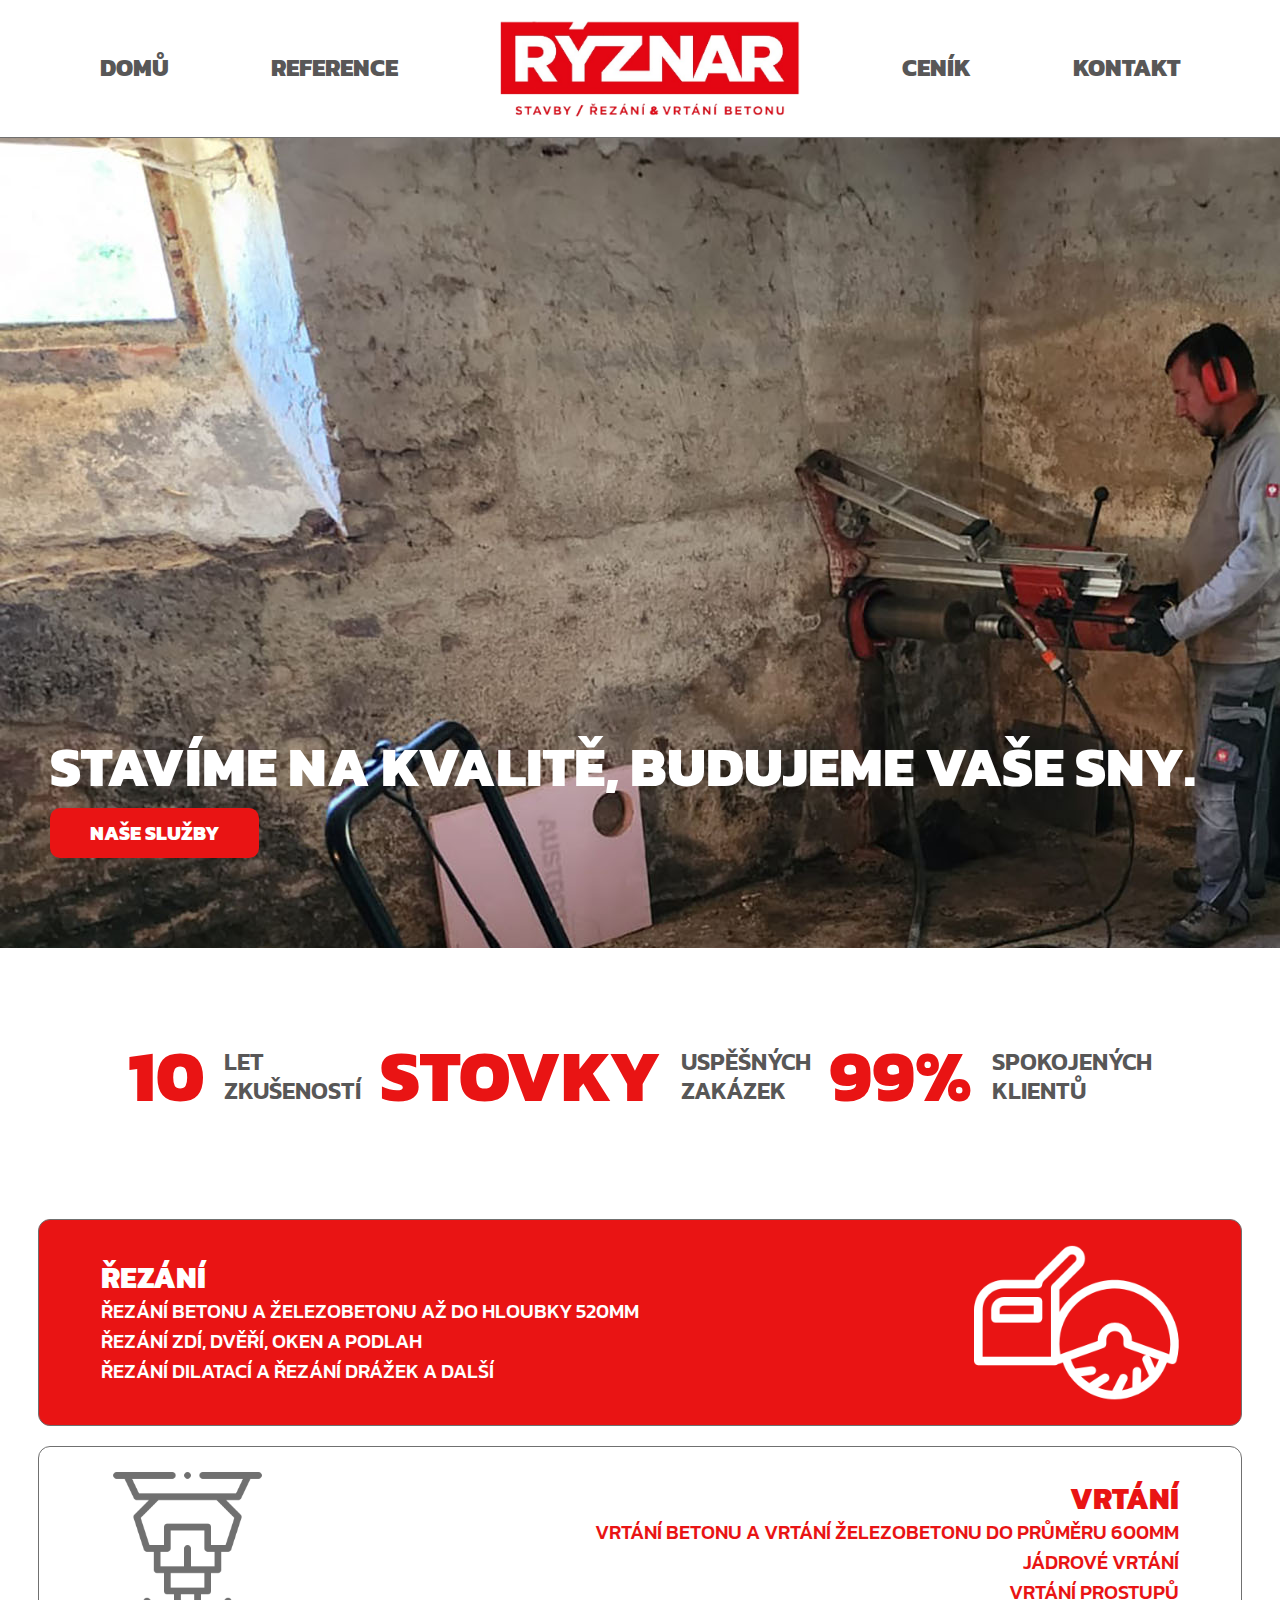
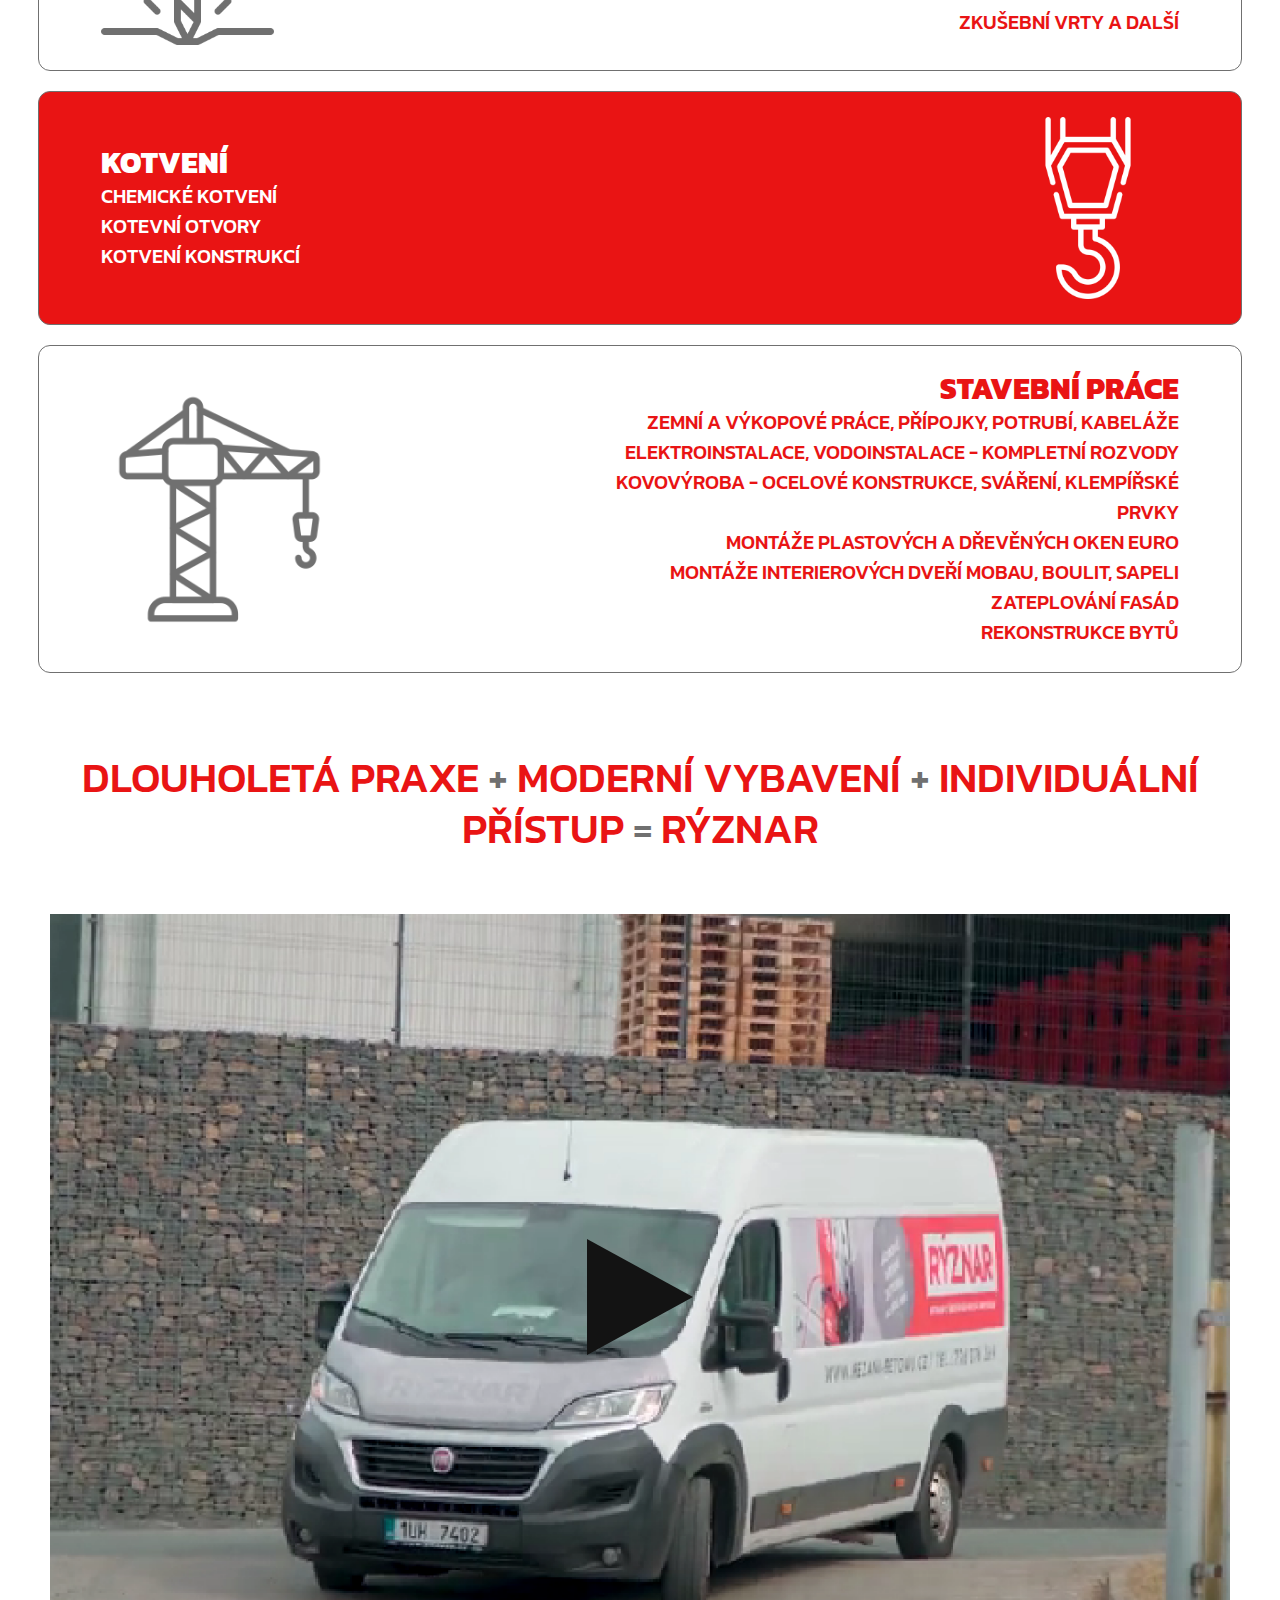
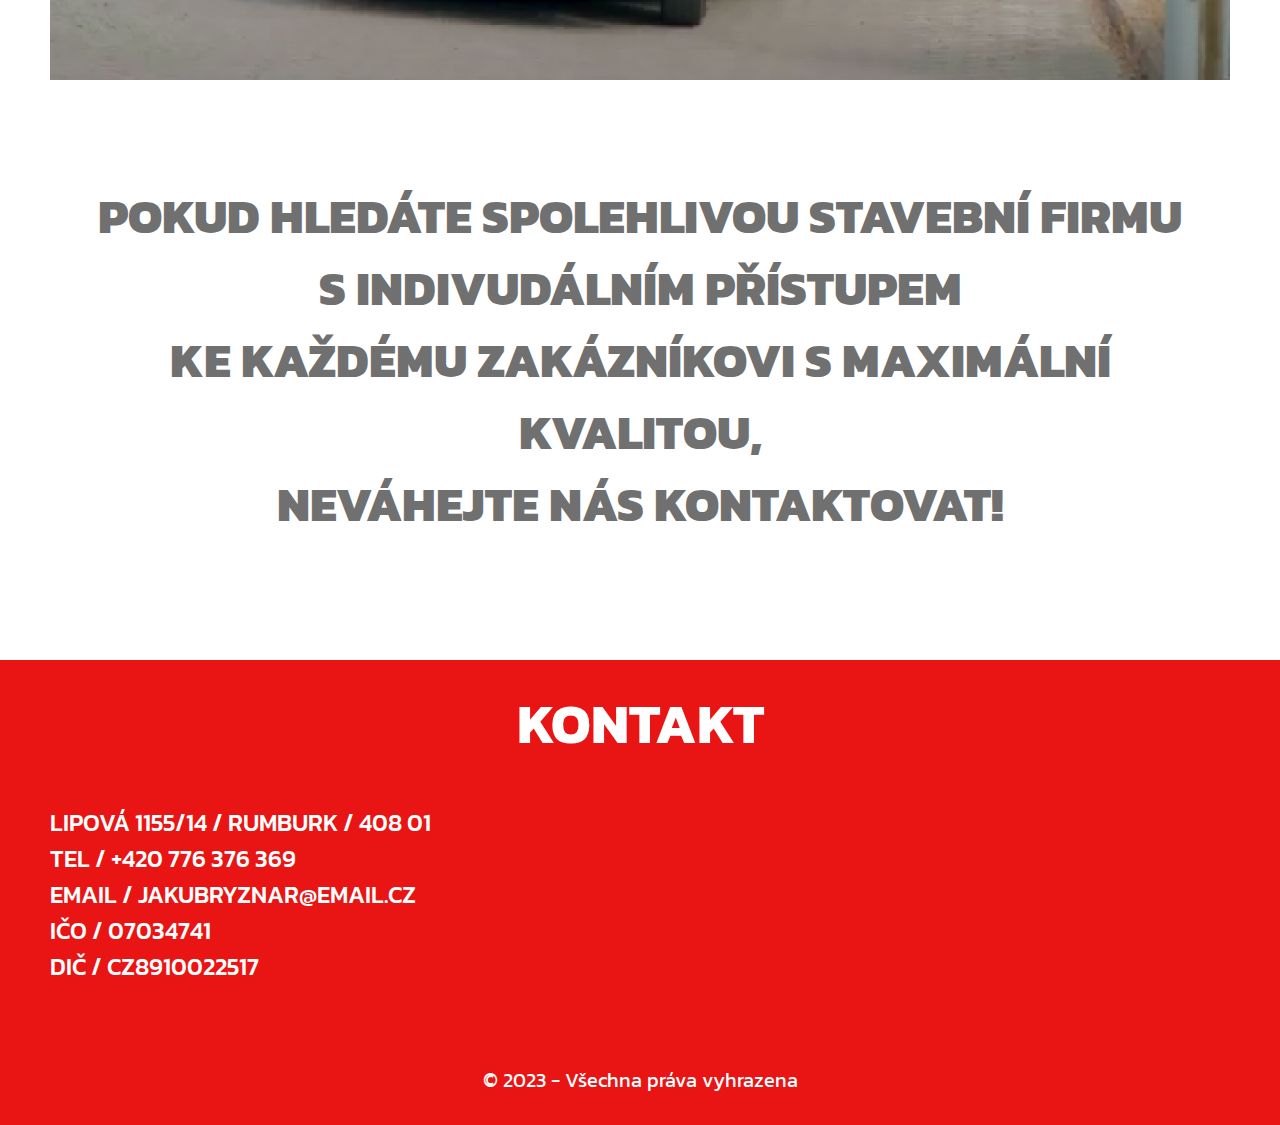
==== index.html @ 4d3bf982 "Homepage Done" ====
<!DOCTYPE html>
<html lang="en">
  <head>
    <meta charset="UTF-8" />
    <meta name="viewport" content="width=device-width, initial-scale=1.0" />
    <title>Ryznar - Home</title>

    <!-- Owl Carousel CSS -->
    <link rel="stylesheet" href="assets/css/owl.carousel.min.css" />
    <link rel="stylesheet" href="assets/css/owl.theme.default.min.css" />

    <!-- Bootstrap CSS -->
    <link rel="stylesheet" href="assets/css/bootstrap.min.css" />

    <!-- Custom CSS -->
    <link rel="stylesheet" href="assets/css/style.css" />

    <!-- Responsive CSS -->
    <link rel="stylesheet" href="assets/css/responsive.css" />
  </head>
  <body>
    <!-- Header Part HTML Start -->

    <header>
      <!-- Navigation Section HTML Start -->

      <section id="Navigation">
        <div class="navigation-wrapper d-none d-lg-block">
          <div class="navigation-container">
            <ul>
              <li><a href="#">DOMŮ</a></li>
              <li><a href="#">REFERENCE</a></li>
              <li>
                <a href="index.html"
                  ><div class="logo">
                    <img src="assets/images/logo.png" alt="logo" /></div
                ></a>
              </li>
              <li><a href="#">CENÍK</a></li>
              <li><a href="#">KONTAKT</a></li>
            </ul>
          </div>
        </div>
      </section>

      <!-- Mobile Menu Section HTML Start -->

      <section id="Mobile-menu">
        <div class="mobile-menu-wrapper d-lg-none">
          <div class="d-flex justify-content-between align-items-center">
            <div class="mobile-menu-logo">
              <a href="index.html"
                ><img src="assets/images/logo.png" alt="logo"
              /></a>
            </div>
            <div id="bars" class="menu-bar">
              <span class="menu-icon top-bar"></span>
              <span class="menu-icon middle-bar"></span>
              <span class="menu-icon bottom-bar"></span>
            </div>
            <div id="mobile-menu" class="mobile-menu">
              <ul>
                <li><a href="#">DOMŮ</a></li>
                <li><a href="#">REFERENCE</a></li>
                <li><a href="#">CENÍK</a></li>
                <li><a href="#">KONTAKT</a></li>
              </ul>
            </div>
          </div>
        </div>
      </section>

      <!-- Mobile Menu Section HTML End -->

      <!-- Navigation Section HTML End -->

      <!-- Hero Section HTML Start -->

      <section id="Hero">
        <div class="hero-wrapper">
          <div class="hero-slider owl-carousel owl-theme">
            <div class="hero-slide hero-slide1 item">
              <div class="hero-slide-content">
                <h2>STAVÍME NA KVALITĚ, BUDUJEME VAŠE SNY.</h2>
                <div class="hero-btn">
                  <a href="#">NAŠE SLUŽBY</a>
                </div>
              </div>
            </div>
            <div class="hero-slide hero-slide2 item">
              <div class="hero-slide-content">
                <h2>STAVÍME NA KVALITĚ, BUDUJEME VAŠE SNY.</h2>
                <div class="hero-btn">
                  <a href="#">NAŠE SLUŽBY</a>
                </div>
              </div>
            </div>
            <div class="hero-slide hero-slide3 item">
              <div class="hero-slide-content">
                <h2>STAVÍME NA KVALITĚ, BUDUJEME VAŠE SNY.</h2>
                <div class="hero-btn">
                  <a href="#">NAŠE SLUŽBY</a>
                </div>
              </div>
            </div>
          </div>
        </div>
      </section>

      <!-- Hero Section HTML End -->
    </header>

    <!-- Header Part HTML End -->

    <!-- Main Part HTML Start -->

    <main>
      <!-- Stats Section HTML Start -->

      <section id="Stats">
        <div class="stats-wrapper">
          <div
            class="stats-container d-md-flex justify-content-between align-items-center"
          >
            <div class="stats-card d-md-flex">
              <h1>10</h1>
              <h3>
                LET <br />
                ZKUŠENOSTÍ
              </h3>
            </div>
            <div class="stats-card d-md-flex">
              <h1>STOVKY</h1>
              <h3>
                USPĚŠNÝCH <br />
                ZAKÁZEK
              </h3>
            </div>
            <div class="stats-card d-md-flex">
              <h1>99%</h1>
              <h3>
                SPOKOJENÝCH <br />
                KLIENTŮ
              </h3>
            </div>
          </div>
        </div>
      </section>

      <!-- Stats Section HTML End -->

      <!-- Work Process Section HTML Start -->

      <section id="Work-process">
        <div class="work-process-wrapper overflow-hidden">
          <div class="row work-card-odd align-items-center">
            <div class="col-lg-7">
              <div class="work-card-content">
                <h3>ŘEZÁNÍ</h3>
                <ul>
                  <li>ŘEZÁNÍ BETONU A ŽELEZOBETONU AŽ DO HLOUBKY 520MM</li>
                  <li>ŘEZÁNÍ ZDÍ, DVĚŘÍ, OKEN A PODLAH</li>
                  <li>ŘEZÁNÍ DILATACÍ A ŘEZÁNÍ DRÁŽEK A DALŠÍ</li>
                </ul>
              </div>
            </div>
            <div class="col-lg-5">
              <div class="work-card-img float-lg-end">
                <img src="assets/images/cutting-img.png" alt="cutting-img" />
              </div>
            </div>
          </div>
          <div class="row work-card-even align-items-center">
            <div class="col-lg-5">
              <div class="work-card-img">
                <img src="assets/images/drilling-img.png" alt="drilling-img" />
              </div>
            </div>
            <div class="col-lg-7">
              <div class="work-card-content float-lg-end text-end">
                <h3>VRTÁNÍ</h3>
                <ul>
                  <li>VRTÁNÍ BETONU A VRTÁNÍ ŽELEZOBETONU DO PRŮMĚRU 600MM</li>
                  <li>JÁDROVÉ VRTÁNÍ</li>
                  <li>VRTÁNÍ PROSTUPŮ</li>
                  <li>ZKUŠEBNÍ VRTY A DALŠÍ</li>
                </ul>
              </div>
            </div>
          </div>
          <div class="row work-card-odd align-items-center">
            <div class="col-lg-7">
              <div class="work-card-content">
                <h3>KOTVENÍ</h3>
                <ul>
                  <li>CHEMICKÉ KOTVENÍ</li>
                  <li>KOTEVNÍ OTVORY</li>
                  <li>KOTVENÍ KONSTRUKCÍ</li>
                </ul>
              </div>
            </div>
            <div class="col-lg-5">
              <div class="work-card-img float-lg-end">
                <img
                  src="assets/images/anchoring-img.png"
                  alt="anchoring-img"
                />
              </div>
            </div>
          </div>
          <div class="row work-card-even align-items-center">
            <div class="col-lg-5">
              <div class="work-card-img">
                <img
                  src="assets/images/construction-img.png"
                  alt="construction-img"
                />
              </div>
            </div>
            <div class="col-lg-7">
              <div class="work-card-content float-lg-end text-end">
                <h3>STAVEBNÍ PRÁCE</h3>
                <ul>
                  <li>ZEMNÍ A VÝKOPOVÉ PRÁCE, PŘÍPOJKY, POTRUBÍ, KABELÁŽE</li>
                  <li>ELEKTROINSTALACE, VODOINSTALACE - KOMPLETNÍ ROZVODY</li>
                  <li>
                    KOVOVÝROBA - OCELOVÉ KONSTRUKCE, SVÁŘENÍ, KLEMPÍŘSKÉ PRVKY
                  </li>
                  <li>MONTÁŽE PLASTOVÝCH A DŘEVĚNÝCH OKEN EURO</li>
                  <li>MONTÁŽE INTERIEROVÝCH DVEŘÍ MOBAU, BOULIT, SAPELI</li>
                  <li>ZATEPLOVÁNÍ FASÁD</li>
                  <li>REKONSTRUKCE BYTŮ</li>
                </ul>
              </div>
            </div>
          </div>
        </div>
      </section>

      <!-- Work Process Section HTML End -->

      <!-- Video Section HTML Start -->

      <section id="Video">
        <div class="video-wrapper">
          <div class="video-top">
            <h2>
              DLOUHOLETÁ PRAXE <span>+</span> MODERNÍ VYBAVENÍ
              <span>+</span> INDIVIDUÁLNÍ PŘÍSTUP <span>=</span>
              RÝZNAR
            </h2>
          </div>
          <div class="video-container">
            <div class="video-thumbnail position-relative">
              <img
                src="assets/images/video-thumbnail.png"
                alt="video-thumbnail"
              />
              <div class="play-icon">
                <a href="#"
                  ><img
                    draggable="false"
                    src="assets/images/play-icon.png"
                    alt="play-icon"
                /></a>
              </div>
            </div>
          </div>
          <div class="video-bottom-content">
            <ul>
              <li>POKUD HLEDÁTE SPOLEHLIVOU STAVEBNÍ FIRMU</li>
              <li>S INDIVUDÁLNÍM PŘÍSTUPEM</li>
              <li>KE KAŽDÉMU ZAKÁZNÍKOVI S MAXIMÁLNÍ KVALITOU,</li>
              <li>NEVÁHEJTE NÁS KONTAKTOVAT!</li>
            </ul>
          </div>
        </div>
      </section>

      <!-- Video Section HTML End -->
    </main>

    <!-- Main Part HTML End -->

    <!-- Footer Part HTML Start -->

    <footer id="Footer">
      <div class="footer-wrapper">
        <div class="footer-container">
          <div class="footer-content">
            <div class="footer-title">
              <h2>KONTAKT</h2>
            </div>
            <div class="footer-contact">
              <ul>
                <li>LIPOVÁ 1155/14 / RUMBURK / 408 01</li>
                <li>TEL / +420 776 376 369</li>
                <li>EMAIL / JAKUBRYZNAR@EMAIL.CZ</li>
                <li>IČO / 07034741</li>
                <li>DIČ / CZ8910022517</li>
              </ul>
            </div>
            <div class="footer-copyright">
              <p>© 2023 - Všechna práva vyhrazena</p>
            </div>
          </div>
        </div>
      </div>
    </footer>

    <!-- Footer Part HTML End -->

    <!-- Jquery -->
    <script src="https://cdnjs.cloudflare.com/ajax/libs/jquery/3.7.0/jquery.min.js"></script>

    <!-- Owl Carousel JavaScript -->
    <script src="assets/js/owl.carousel.min.js"></script>

    <!-- Bootstrap JavaScript -->
    <script src="assets/js/bootstrap.bundle.min.js"></script>

    <!-- Custom JavaScript -->
    <script src="assets/js/script.js"></script>
  </body>
</html>
---- assets/css/style.css ----
/* Base Styles CSS Start */

/* Font */
@import url("https://fonts.googleapis.com/css2?family=Kanit:wght@300;400;500;600;700;800;900&display=swap");

* {
  margin: 0;
  padding: 0;
  box-sizing: border-box;
}

body {
  font-family: "Kanit", sans-serif;
  scroll-behavior: smooth;
}

ol,
ul {
  margin: 0;
  padding: 0;
}

li {
  list-style: none;
}

a {
  text-decoration: none;
  cursor: pointer;
}

img {
  max-width: 100%;
}

/* Base Styles CSS End */

/* Header Part CSS Start */

/* Navigation Section CSS Start */

.navigation-container {
  padding: 20px 100px;
  background: #ffffff;
  border-bottom: 1px solid #707070;
}

.navigation-container ul {
  display: flex;
  justify-content: space-between;
  align-items: center;
}

.logo img {
  max-width: 300px;
  width: 100%;
}

.navigation-container ul li a {
  font-size: 24px;
  font-weight: 800;
  color: #585757;
}

/* Mobile Menu Section CSS Start */

.mobile-menu-wrapper {
  padding: 20px;
}

.mobile-menu-logo img {
  max-width: 150px;
}

.menu-icon {
  width: 25px;
  height: 2px;
  background-color: #585757;
  display: block;
  transition: all 0.2s;
}

.middle-bar {
  margin: 5px auto;
}

.menu-bar.active .top-bar {
  transform: rotate(45deg);
  transform-origin: 10% 10%;
}

.menu-bar.active .middle-bar {
  opacity: 0;
  filter: alpha(opacity=0);
}

.menu-bar.active .bottom-bar {
  transform: rotate(-45deg);
  transform-origin: 10% 90%;
}

.menu-bar.active .toggler-icon {
  background-color: #ffffff;
}

.mobile-menu {
  position: absolute;
  top: 85px;
  left: -100%;
  width: 100%;
  height: 100%;
  background: #ffffff;
  transition: left 0.3s ease-in-out;
}

.mobile-menu.active {
  left: 0;
}

.mobile-menu ul li {
  padding: 8px 20px;
}

.mobile-menu ul li a {
  font-size: 20px;
  font-weight: 500;
  color: #585757;
}

/* Mobile Menu Section CSS End */

/* Navigation Section CSS End */

/* Hero Section CSS Start */

.hero-slide {
  position: relative;
  background-size: cover;
  background-repeat: no-repeat;
  background-position: center;
  min-height: 90vh;
  max-height: 90vh;
  height: 100%;
}

.hero-slide1 {
  background: url(../images/hero-slider-img1.jpg);
}

.hero-slide2 {
  background: url(../images/hero-slider-img2.jpeg);
}

.hero-slide3 {
  background: url(../images/hero-slider-img3.jpeg);
}

.hero-slide-content {
  position: absolute;
  left: 50px;
  bottom: 100px;
}

.hero-slide-content h2 {
  font-size: 56px;
  font-weight: 800;
  color: #ffffff;
}

.hero-btn {
  padding-top: 10px;
}

.hero-btn a {
  font-size: 20px;
  font-weight: 800;
  color: #ffffff;
  background: #e91414;
  padding: 10px 40px;
  border-radius: 10px;
}

/* Hero Section CSS End */

/* Header Part CSS End */

/* Main Part CSS Start */

/* Stats Section CSS Start */

.stats-wrapper {
  padding: 100px 10%;
}

.stats-card h1 {
  position: relative;
  font-size: 72px;
  font-weight: 800;
  color: #e91414;
  margin-top: -15px;
  margin-bottom: 0;
}

.stats-card h3 {
  font-size: 24px;
  font-weight: 600;
  color: #585757;
  margin-bottom: 0;
  padding-left: 20px;
}

/* Stats Section CSS End */

/* Work Process Section CSS Start */

.work-process-wrapper {
  padding: 0 50px;
}

.work-card-odd {
  background: #e91414;
  padding: 25px 50px;
  margin-bottom: 20px;
  border: 1px solid #707070;
  border-radius: 12px;
}

.work-card-odd .work-card-content h3 {
  font-size: 30px;
  font-weight: 800;
  color: #ffffff;
  margin-bottom: 0;
}

.work-card-odd .work-card-content ul li {
  font-size: 20px;
  font-weight: 500;
  color: #ffffff;
}

.work-card-even {
  padding: 25px 50px;
  margin-bottom: 20px;
  border: 1px solid #707070;
  border-radius: 12px;
}

.work-card-even .work-card-content h3 {
  font-size: 30px;
  font-weight: 800;
  color: #e91414;
  margin-bottom: 0;
}

.work-card-even .work-card-content ul li {
  font-size: 20px;
  font-weight: 500;
  color: #e91414;
}

/* Work Process Section CSS End */

/* Video Section CSS Start */

.video-wrapper {
  padding: 0 50px;
  padding-top: 60px;
  text-align: center;
}

.video-top h2 {
  font-size: 42px;
  font-weight: 500;
  color: #e91414;
}

.video-top span {
  color: #707070;
}

.video-thumbnail {
  max-width: 1230px;
  width: 100%;
  margin: auto;
  margin-top: 60px;
}

.video-thumbnail > img {
  max-width: 1230px;
  width: 100%;
  max-height: 830px;
  height: 100%;
}

.play-icon {
  position: absolute;
  top: 50%;
  left: 50%;
  transform: translate(-50%, -50%);
}

.video-bottom-content {
  padding-top: 100px;
}

.video-bottom-content ul li {
  font-size: 48px;
  font-weight: 800;
  color: #707070;
}

/* Video Section CSS End */

/* Main Part CSS End */

/* Footer Part CSS Start */

.footer-wrapper {
  padding-top: 120px;
}

.footer-container {
  background: #e91414;
  padding: 30px 50px;
}

.footer-title h2 {
  font-size: 56px;
  font-weight: 700;
  text-align: center;
  color: #ffffff;
}

.footer-contact {
  padding-top: 40px;
}

.footer-contact ul li {
  font-size: 24px;
  font-weight: 500;
  color: #ffffff;
}

.footer-copyright {
  padding-top: 80px;
}

.footer-copyright p {
  font-size: 20px;
  text-align: center;
  color: #ffffff;
  margin: 0;
}

/* Footer Part CSS End */
---- assets/css/responsive.css ----
/* =========***=========
Responsive CSS
=========***========= */

/* Min Width 1200px and Max Width 1399px */
@media (min-width: 1200px) and (max-width: 1399px) {
}

/* Min Width 992px and Max Width 1199px */
@media (min-width: 992px) and (max-width: 1199px) {
  .navigation-container ul li a {
    font-size: 20px;
  }
}

/* Min Width 768px and Max Width 991px */
@media (min-width: 768px) and (max-width: 991px) {
}

/* Min Width 300px and Max Width 767px */
@media (min-width: 300px) and (max-width: 767px) {
  .hero-slide {
    background-position: center center;
    min-height: 70vh;
    max-height: 70vh;
    height: 100%;
  }

  .hero-slide-content {
    left: 20px;
    bottom: 50px;
  }

  .hero-slide-content h2 {
    font-size: 36px;
  }

  .stats-wrapper {
    padding: 60px 10%;
  }

  .stats-card {
    text-align: center;
    padding: 20px 0;
  }

  .stats-card h1 {
    font-size: 56px;
  }

  .stats-card h3 {
    padding-left: 0;
  }

  .work-process-wrapper,
  .video-wrapper {
    padding: 0 20px;
  }

  .work-card-odd,
  .work-card-even {
    padding: 20px;
  }

  .work-card-odd .work-card-img {
    padding-top: 50px;
    text-align: center;
  }

  .work-card-even .work-card-content {
    padding-top: 50px;
  }

  .work-card-even .work-card-img {
    text-align: center;
  }

  .video-wrapper {
    padding-top: 60px;
  }

  .video-top h2 {
    font-size: 30px;
  }

  .video-thumbnail > img {
    min-height: 250px;
    height: 100%;
  }

  .play-icon img {
    max-width: 50px;
  }

  .video-bottom-content ul li {
    font-size: 30px;
    padding: 10px 0;
    word-wrap: break-word;
  }

  .footer-container {
    padding: 30px 20px;
  }

  .footer-title h2 {
    font-size: 42px;
  }

  .footer-contact ul li {
    font-size: 20px;
  }
}
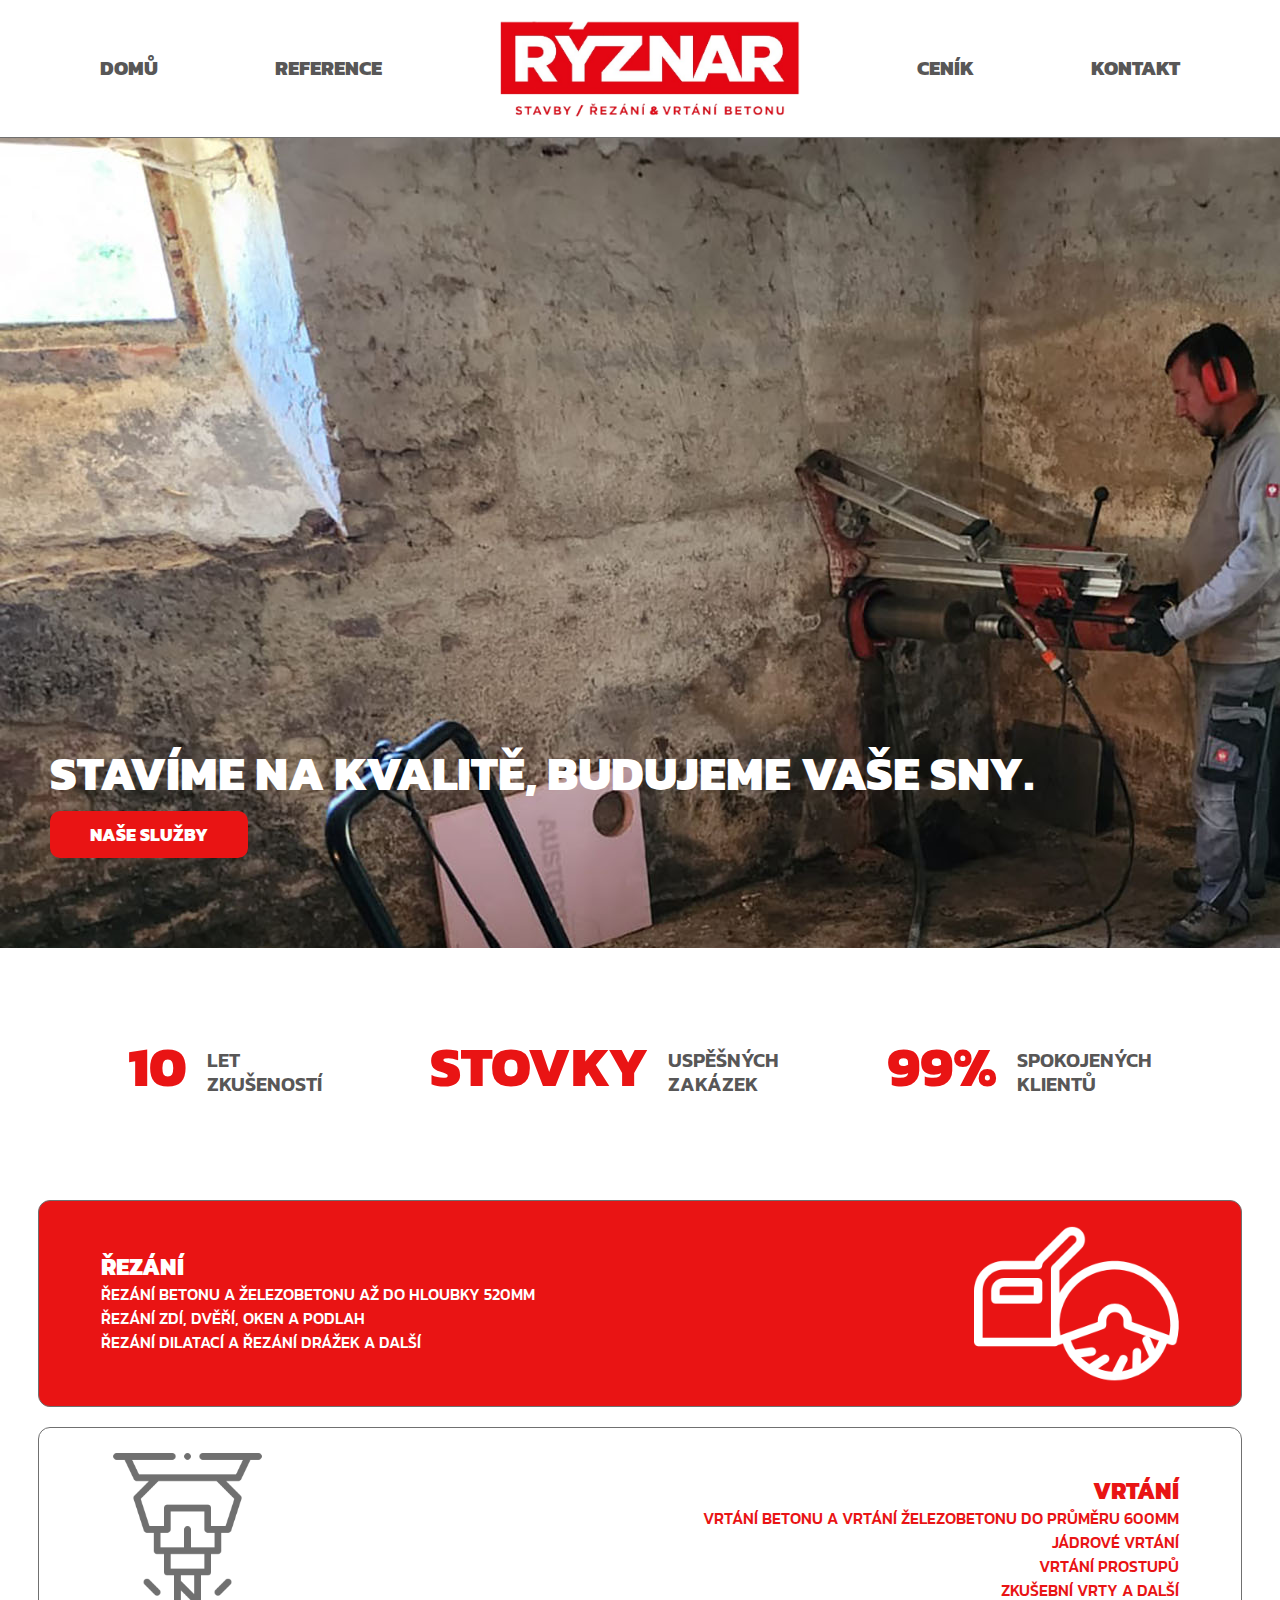
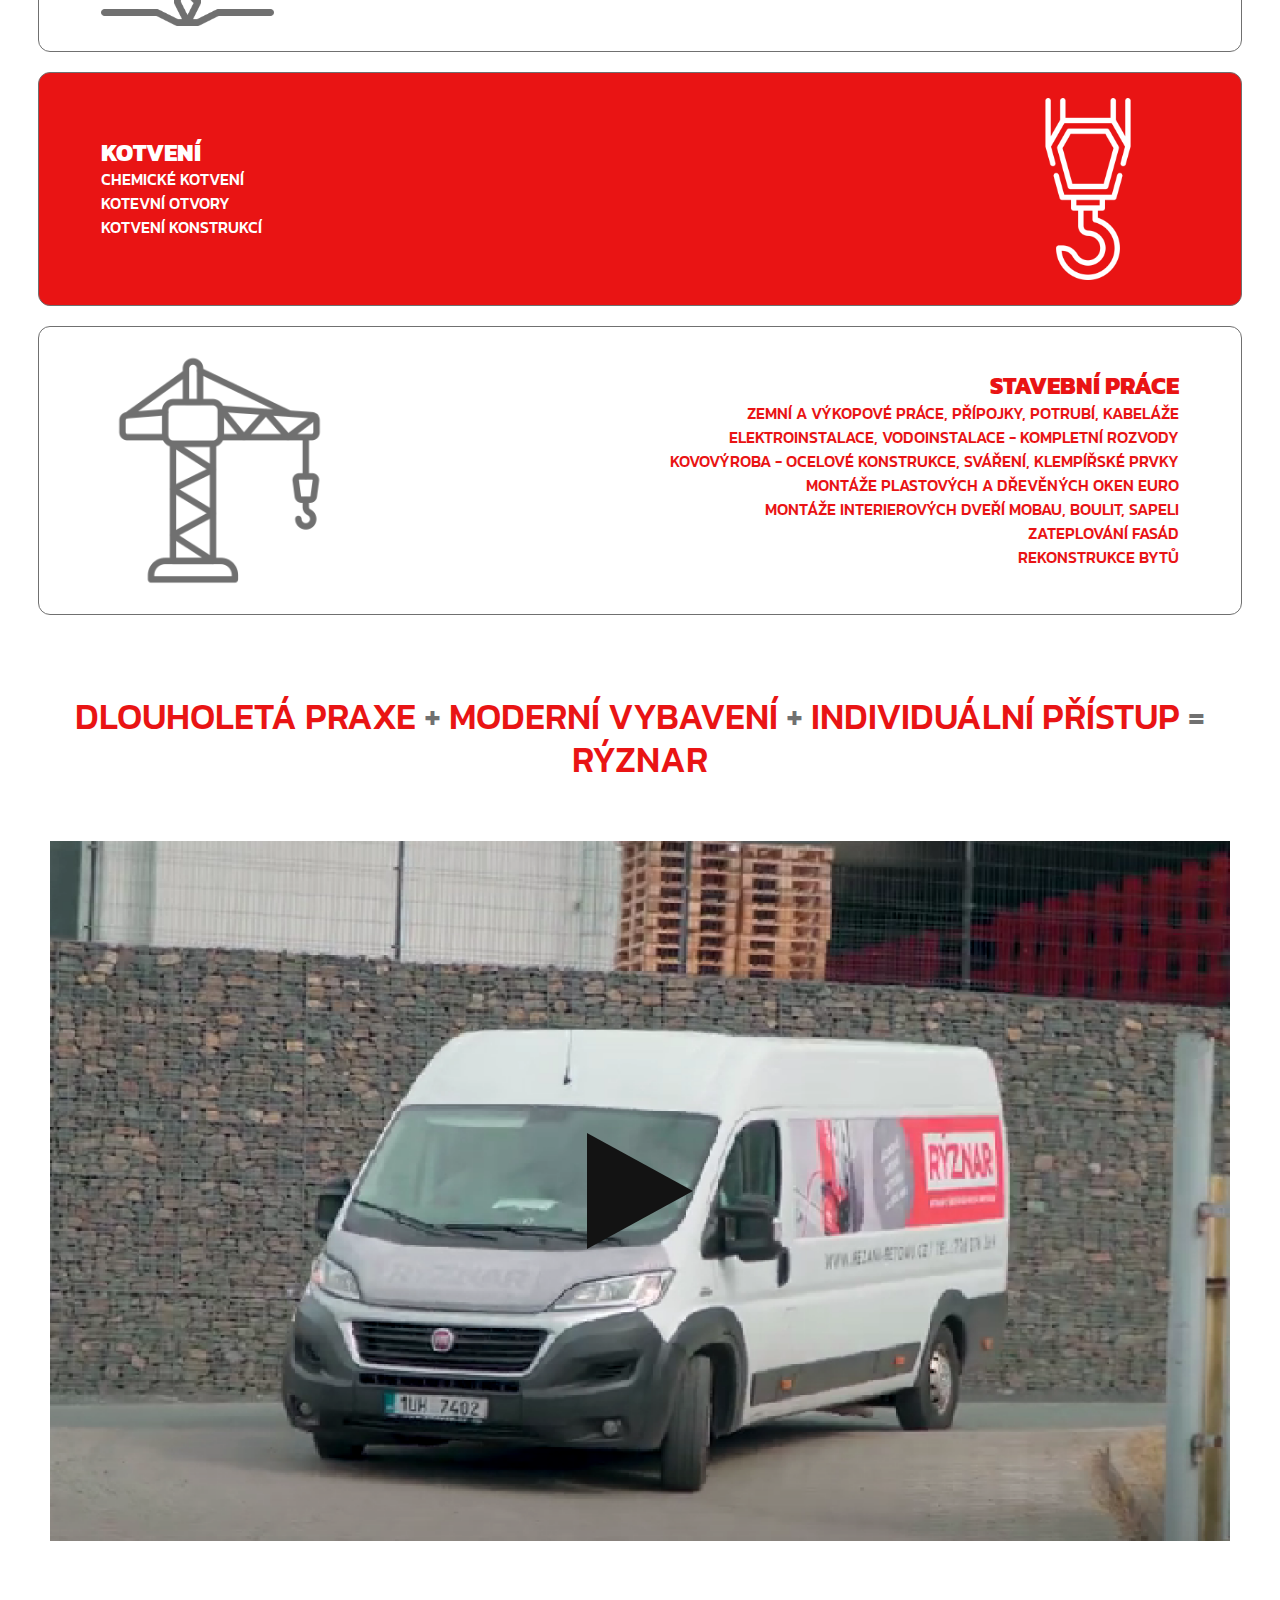
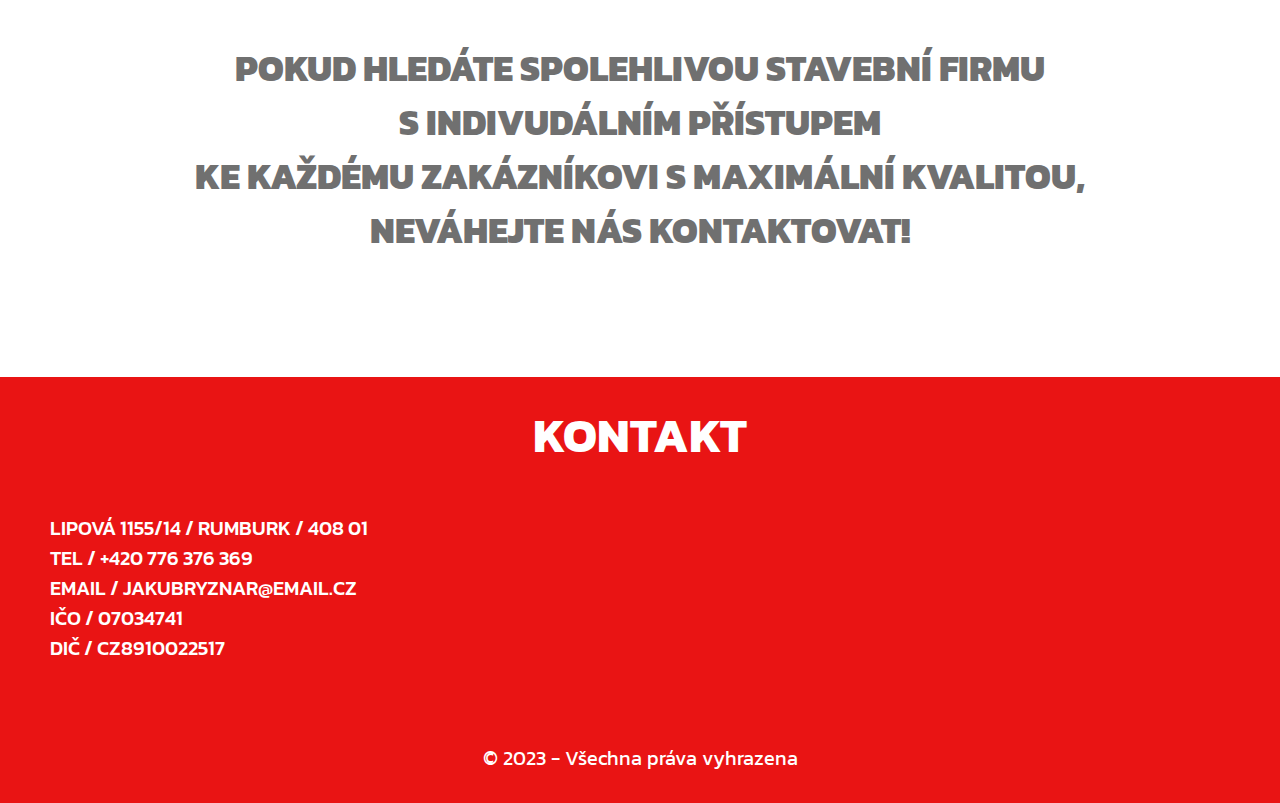
==== commit 61b651c9: "Updated" ====
--- a/index.html
+++ b/index.html
@@ -294,8 +294,13 @@
             <div class="footer-contact">
               <ul>
                 <li>LIPOVÁ 1155/14 / RUMBURK / 408 01</li>
-                <li>TEL / +420 776 376 369</li>
-                <li>EMAIL / JAKUBRYZNAR@EMAIL.CZ</li>
+                <li>
+                  TEL / <a href="tel:+420 776 376 369">+420 776 376 369</a>
+                </li>
+                <li>
+                  EMAIL /
+                  <a href="mailto:JAKUBRYZNAR@EMAIL.CZ">JAKUBRYZNAR@EMAIL.CZ</a>
+                </li>
                 <li>IČO / 07034741</li>
                 <li>DIČ / CZ8910022517</li>
               </ul>
--- a/assets/css/style.css
+++ b/assets/css/style.css
@@ -57,7 +57,7 @@
 }
 
 .navigation-container ul li a {
-  font-size: 24px;
+  font-size: 20px;
   font-weight: 800;
   color: #585757;
 }
@@ -78,6 +78,10 @@
   background-color: #585757;
   display: block;
   transition: all 0.2s;
+}
+
+.menu-bar.active .menu-icon {
+  background-color: #e91414;
 }
 
 .middle-bar {
@@ -111,6 +115,7 @@
   height: 100%;
   background: #ffffff;
   transition: left 0.3s ease-in-out;
+  z-index: 999;
 }
 
 .mobile-menu.active {
@@ -122,7 +127,7 @@
 }
 
 .mobile-menu ul li a {
-  font-size: 20px;
+  font-size: 18px;
   font-weight: 500;
   color: #585757;
 }
@@ -162,7 +167,7 @@
 }
 
 .hero-slide-content h2 {
-  font-size: 56px;
+  font-size: 48px;
   font-weight: 800;
   color: #ffffff;
 }
@@ -172,7 +177,7 @@
 }
 
 .hero-btn a {
-  font-size: 20px;
+  font-size: 18px;
   font-weight: 800;
   color: #ffffff;
   background: #e91414;
@@ -194,7 +199,7 @@
 
 .stats-card h1 {
   position: relative;
-  font-size: 72px;
+  font-size: 56px;
   font-weight: 800;
   color: #e91414;
   margin-top: -15px;
@@ -202,7 +207,7 @@
 }
 
 .stats-card h3 {
-  font-size: 24px;
+  font-size: 20px;
   font-weight: 600;
   color: #585757;
   margin-bottom: 0;
@@ -226,14 +231,14 @@
 }
 
 .work-card-odd .work-card-content h3 {
-  font-size: 30px;
+  font-size: 24px;
   font-weight: 800;
   color: #ffffff;
   margin-bottom: 0;
 }
 
 .work-card-odd .work-card-content ul li {
-  font-size: 20px;
+  font-size: 16px;
   font-weight: 500;
   color: #ffffff;
 }
@@ -246,14 +251,14 @@
 }
 
 .work-card-even .work-card-content h3 {
-  font-size: 30px;
+  font-size: 24px;
   font-weight: 800;
   color: #e91414;
   margin-bottom: 0;
 }
 
 .work-card-even .work-card-content ul li {
-  font-size: 20px;
+  font-size: 16px;
   font-weight: 500;
   color: #e91414;
 }
@@ -269,7 +274,7 @@
 }
 
 .video-top h2 {
-  font-size: 42px;
+  font-size: 36px;
   font-weight: 500;
   color: #e91414;
 }
@@ -288,7 +293,7 @@
 .video-thumbnail > img {
   max-width: 1230px;
   width: 100%;
-  max-height: 830px;
+  max-height: 700px;
   height: 100%;
 }
 
@@ -304,7 +309,7 @@
 }
 
 .video-bottom-content ul li {
-  font-size: 48px;
+  font-size: 36px;
   font-weight: 800;
   color: #707070;
 }
@@ -325,7 +330,7 @@
 }
 
 .footer-title h2 {
-  font-size: 56px;
+  font-size: 48px;
   font-weight: 700;
   text-align: center;
   color: #ffffff;
@@ -335,8 +340,9 @@
   padding-top: 40px;
 }
 
-.footer-contact ul li {
-  font-size: 24px;
+.footer-contact ul li,
+.footer-contact ul li a {
+  font-size: 20px;
   font-weight: 500;
   color: #ffffff;
 }
--- a/assets/css/responsive.css
+++ b/assets/css/responsive.css
@@ -32,7 +32,7 @@
   }
 
   .hero-slide-content h2 {
-    font-size: 36px;
+    font-size: 30px;
   }
 
   .stats-wrapper {
@@ -45,7 +45,7 @@
   }
 
   .stats-card h1 {
-    font-size: 56px;
+    font-size: 42px;
   }
 
   .stats-card h3 {
@@ -67,6 +67,10 @@
     text-align: center;
   }
 
+  .work-card-img img {
+    max-width: 50%;
+  }
+
   .work-card-even .work-card-content {
     padding-top: 50px;
   }
@@ -84,7 +88,7 @@
   }
 
   .video-thumbnail > img {
-    min-height: 250px;
+    min-height: 200px;
     height: 100%;
   }
 
@@ -93,7 +97,7 @@
   }
 
   .video-bottom-content ul li {
-    font-size: 30px;
+    font-size: 24px;
     padding: 10px 0;
     word-wrap: break-word;
   }
@@ -103,7 +107,7 @@
   }
 
   .footer-title h2 {
-    font-size: 42px;
+    font-size: 36px;
   }
 
   .footer-contact ul li {
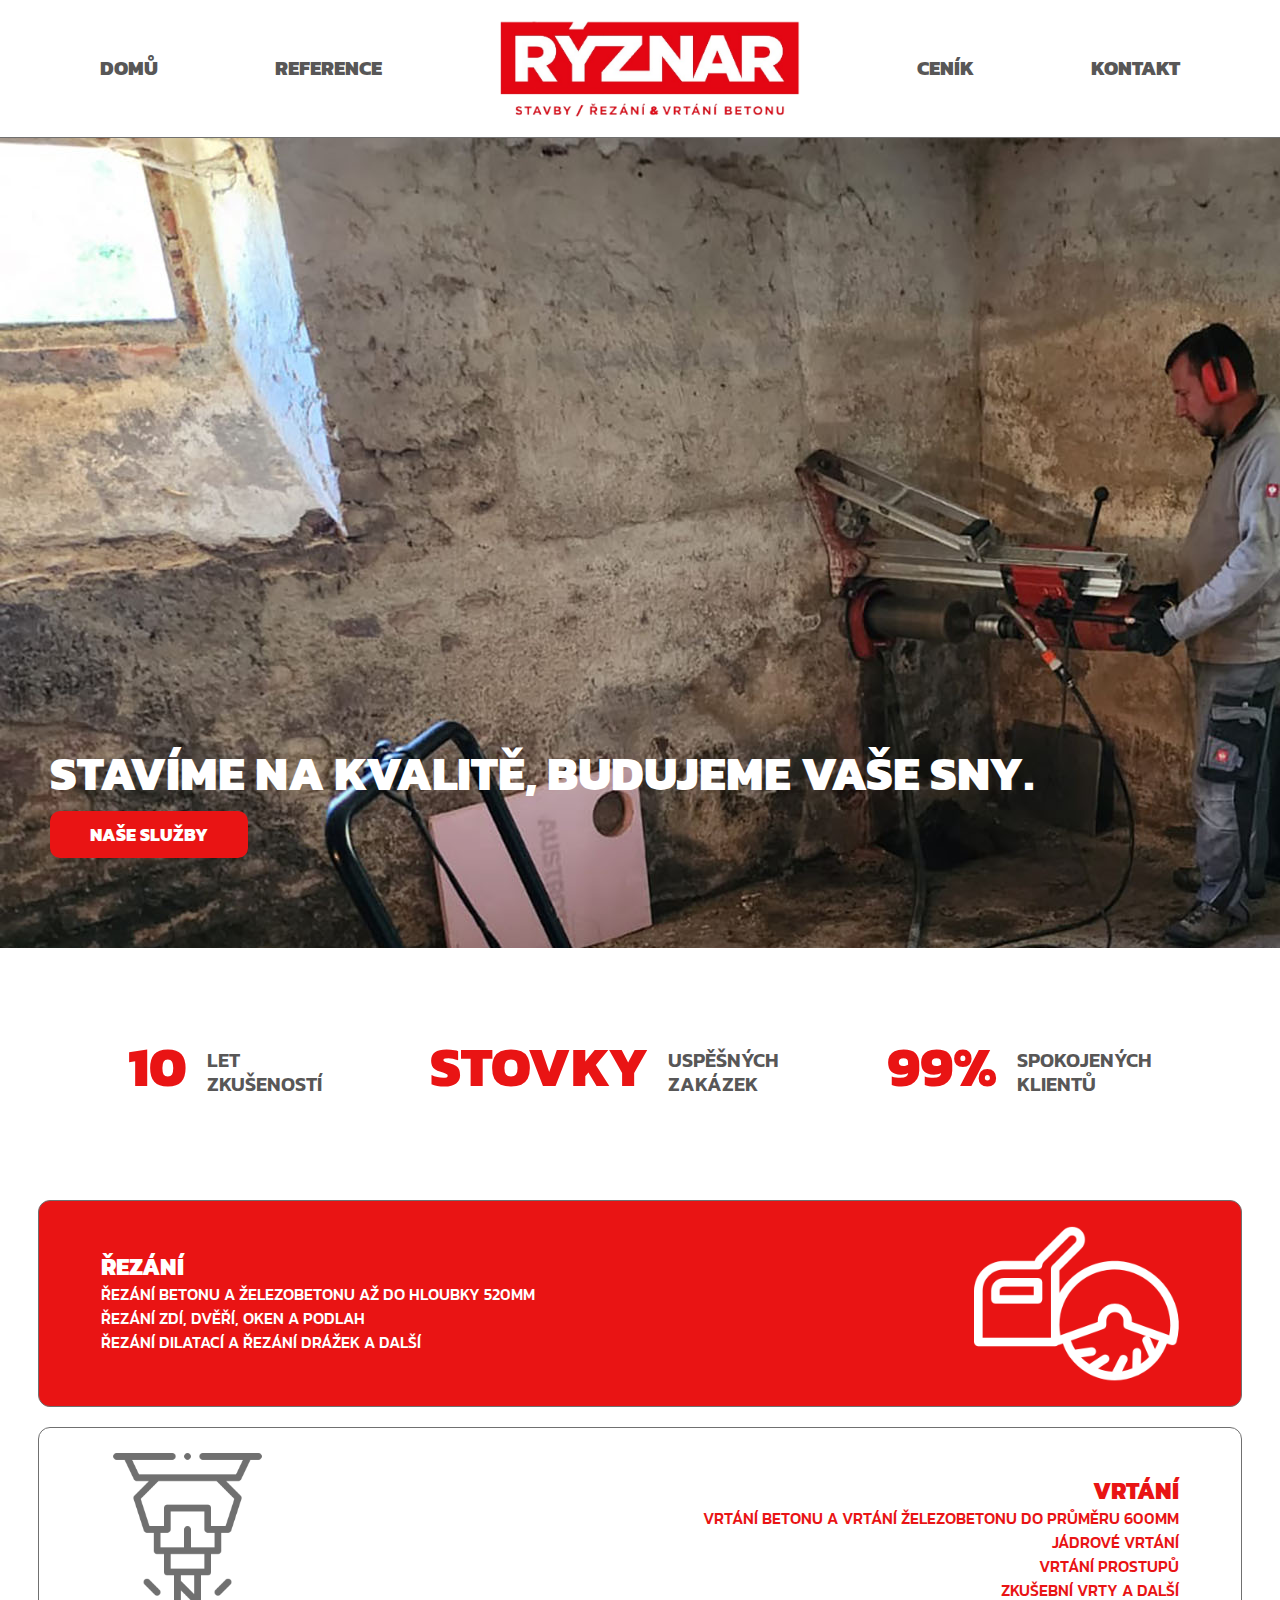
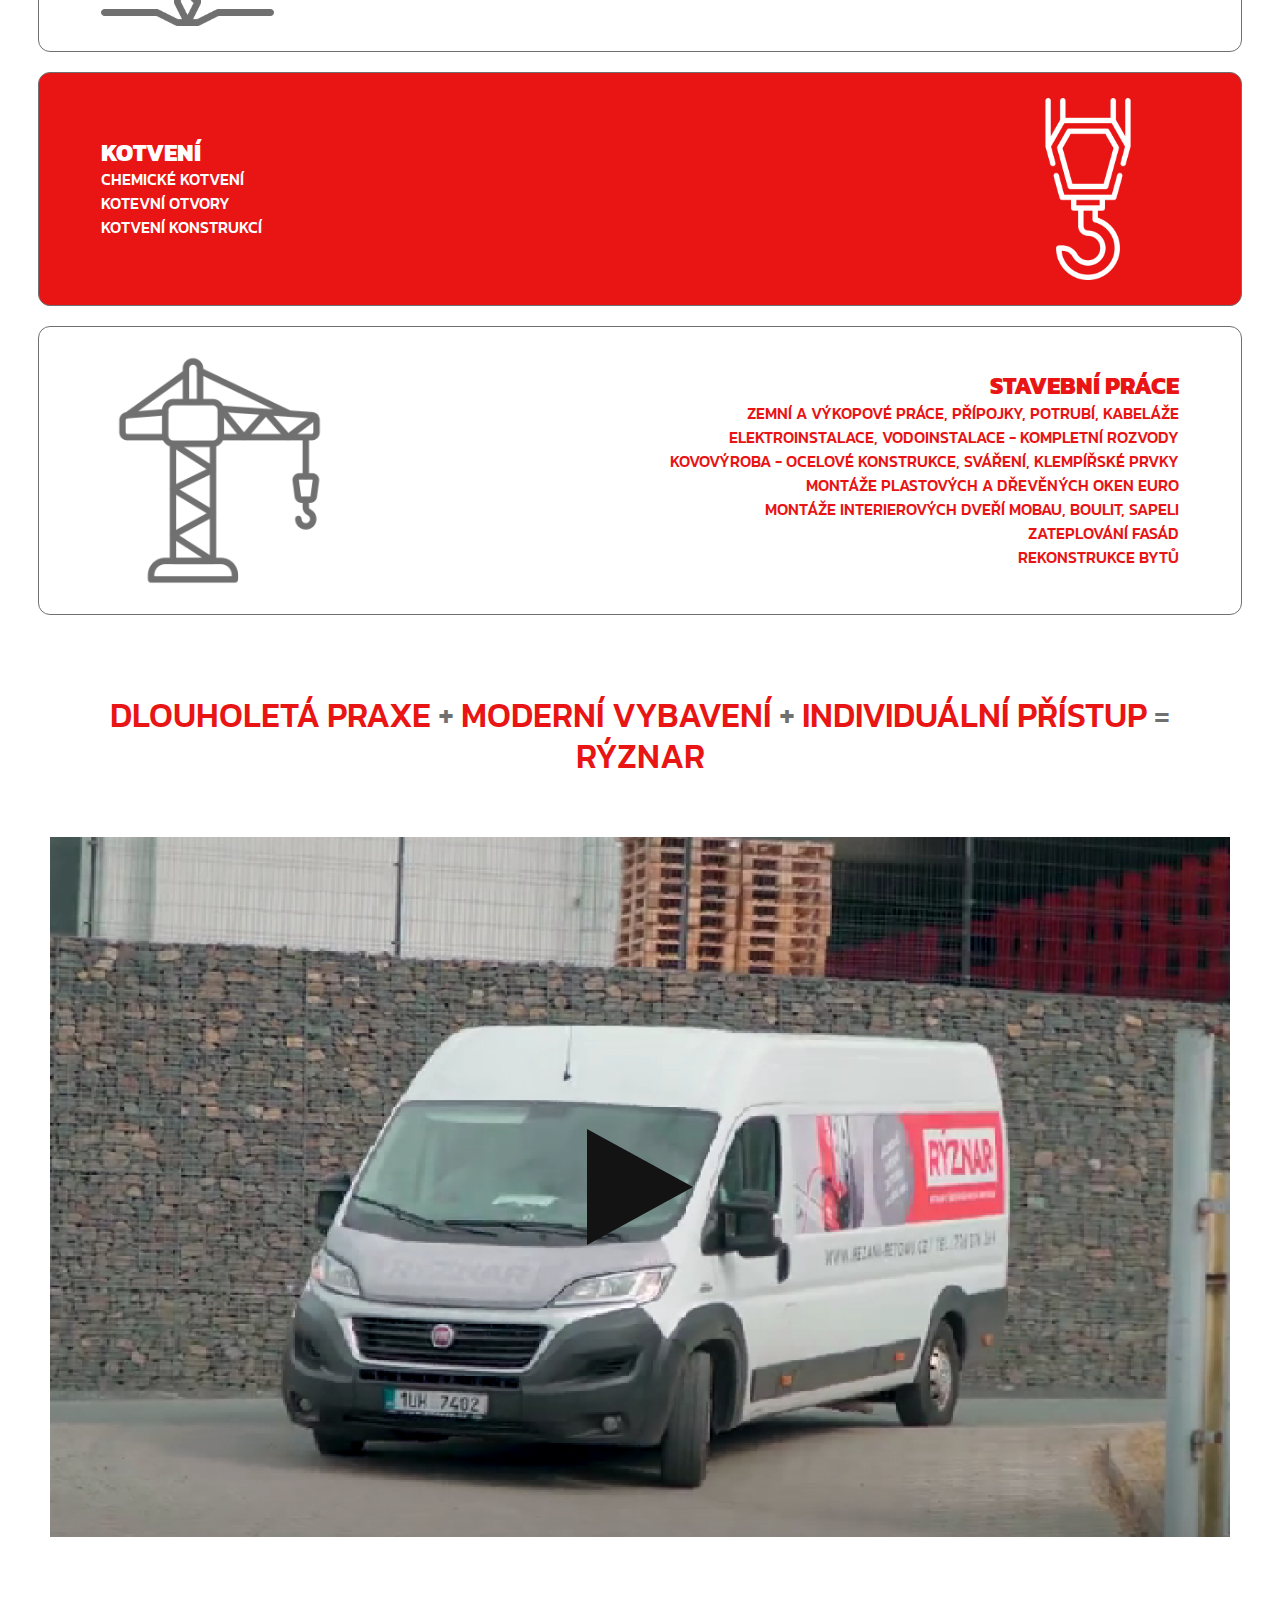
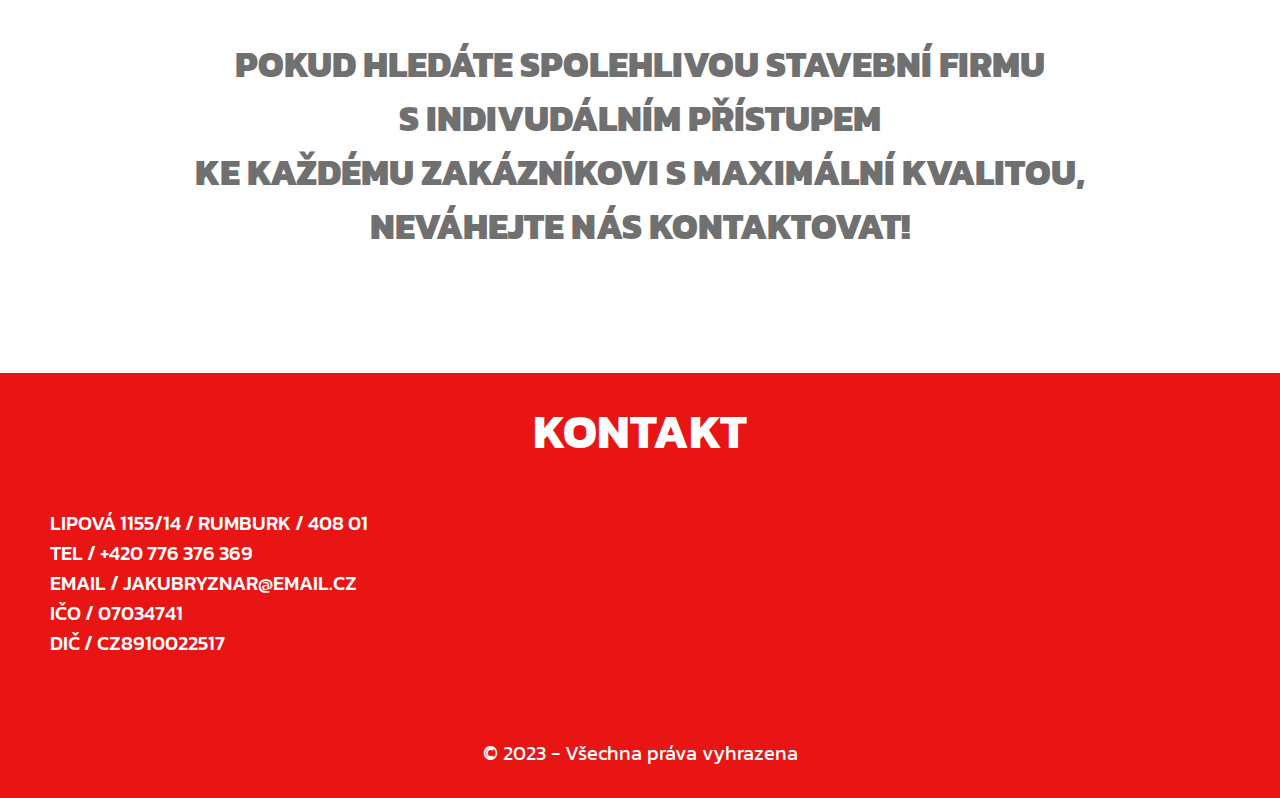
==== commit 290daddb: "Services Page done" ====
--- a/index.html
+++ b/index.html
@@ -89,7 +89,7 @@
             </div>
             <div class="hero-slide hero-slide2 item">
               <div class="hero-slide-content">
-                <h2>STAVÍME NA KVALITĚ, BUDUJEME VAŠE SNY.</h2>
+                <h2>PŘÍZNIVOU CENOU JDEME NA RUKU NAŠIM ZÁKAZNÍKŮM.</h2>
                 <div class="hero-btn">
                   <a href="#">NAŠE SLUŽBY</a>
                 </div>
@@ -97,7 +97,7 @@
             </div>
             <div class="hero-slide hero-slide3 item">
               <div class="hero-slide-content">
-                <h2>STAVÍME NA KVALITĚ, BUDUJEME VAŠE SNY.</h2>
+                <h2>ŽÁDNÁ ZEĎ PRO NÁS NENÍ MOC ŠIROKÁ.</h2>
                 <div class="hero-btn">
                   <a href="#">NAŠE SLUŽBY</a>
                 </div>
--- a/assets/css/style.css
+++ b/assets/css/style.css
@@ -274,7 +274,7 @@
 }
 
 .video-top h2 {
-  font-size: 36px;
+  font-size: 34px;
   font-weight: 500;
   color: #e91414;
 }
@@ -359,3 +359,158 @@
 }
 
 /* Footer Part CSS End */
+
+/* ============***============
+Services Page CSS
+============***============ */
+
+/* Drilling Price List Section CSS Start */
+
+.price-list-wrapper {
+  padding: 100px 50px 0;
+}
+
+.price-list-title h2 {
+  font-size: 48px;
+  font-weight: 700;
+  text-align: center;
+  color: #e91414;
+  margin-bottom: 30px;
+}
+
+.price-pacakge-name h4 {
+  font-size: 24px;
+  font-weight: 600;
+  color: #707070;
+}
+
+.price-card-container {
+  margin-top: 10px;
+  border: 5px solid #6c6b6b;
+}
+
+table {
+  width: 100%;
+}
+
+table td {
+  width: 33%;
+  padding: 0 10px;
+}
+
+.price-list-card {
+  padding: 0 10px;
+}
+
+.plc-bg1 {
+  background: #e91414;
+}
+
+.plc-bg2 {
+  background: #f23e3e;
+}
+
+.plc-bg3 {
+  background: #f76b6b;
+}
+
+.plc-bg4 {
+  background: #fb9a9a;
+}
+
+.plc-bg5 {
+  background: #fb9a9a;
+}
+
+.price-list-card h4,
+.price-list-card ul li {
+  font-size: 20px;
+  font-weight: 500;
+  color: #ffffff;
+  margin: 0;
+}
+
+.price-list-bottom h5 {
+  font-size: 20px;
+  font-weight: 500;
+  text-align: right;
+  color: #a4a4a4;
+}
+
+/* Drilling Price List Section CSS End */
+
+/* Additional Services Section CSS Start */
+
+.additional-services-wrapper {
+  padding: 100px 50px 0;
+}
+
+.additional-services-title h2 {
+  font-size: 48px;
+  font-weight: 700;
+  text-align: center;
+  color: #e91414;
+  margin-bottom: 30px;
+}
+
+.additional-services-container {
+  margin-top: 50px;
+  border: 5px solid #6c6b6b;
+}
+
+.add-services-card h5 {
+  font-size: 20px;
+  font-weight: 500;
+  color: #ffffff;
+  padding: 20px 10px;
+  margin: 0;
+}
+
+.add-services-bottom h5 {
+  font-size: 20px;
+  font-weight: 500;
+  text-align: right;
+  color: #a4a4a4;
+}
+
+/* Additional Services Section CSS End */
+
+/* ===========***===========
+Reference Page CSS
+===========***=========== */
+
+/* Reference Section CSS Start */
+
+.reference-wrapper {
+  max-width: 1200px;
+  width: 100%;
+  margin: auto;
+  padding: 80px 0 0;
+}
+
+.reference-card {
+  padding-top: 80px;
+}
+
+.reference-card-title h2 {
+  font-size: 48px;
+  font-weight: 700;
+  text-align: center;
+  color: #e91414;
+  padding-top: 20px;
+  margin: 0;
+}
+
+.more-btn {
+  padding-top: 100px;
+}
+
+.more-btn a {
+  display: block;
+  font-size: 20px;
+  font-weight: 700;
+  text-align: center;
+  color: #585757;
+}
+
+/* Reference Section CSS End */
--- a/assets/css/responsive.css
+++ b/assets/css/responsive.css
@@ -24,6 +24,18 @@
     min-height: 70vh;
     max-height: 70vh;
     height: 100%;
+  }
+
+  .hero-slide1 {
+    background: url(../images/hero-mobile-slider-img1.jpg);
+  }
+
+  .hero-slide2 {
+    background: url(../images/hero-mobile-slider-img2.jpg);
+  }
+
+  .hero-slide3 {
+    background: url(../images/hero-mobile-slider-img3.jpg);
   }
 
   .hero-slide-content {
@@ -113,4 +125,29 @@
   .footer-contact ul li {
     font-size: 20px;
   }
+
+  .price-list-title h2,
+  .additional-services-title h2,
+  .reference-card-title h2 {
+    font-size: 30px;
+  }
+
+  .price-list-wrapper,
+  .additional-services-wrapper {
+    padding: 100px 10px 0;
+  }
+
+  .price-pacakge-name h4,
+  .price-list-card h4,
+  .price-list-card ul li,
+  .price-list-bottom h5,
+  .add-services-card h5,
+  .add-services-bottom h5 {
+    font-size: 16px;
+    margin-left: 0 !important;
+  }
+
+  .reference-wrapper {
+    padding: 0 20px;
+  }
 }
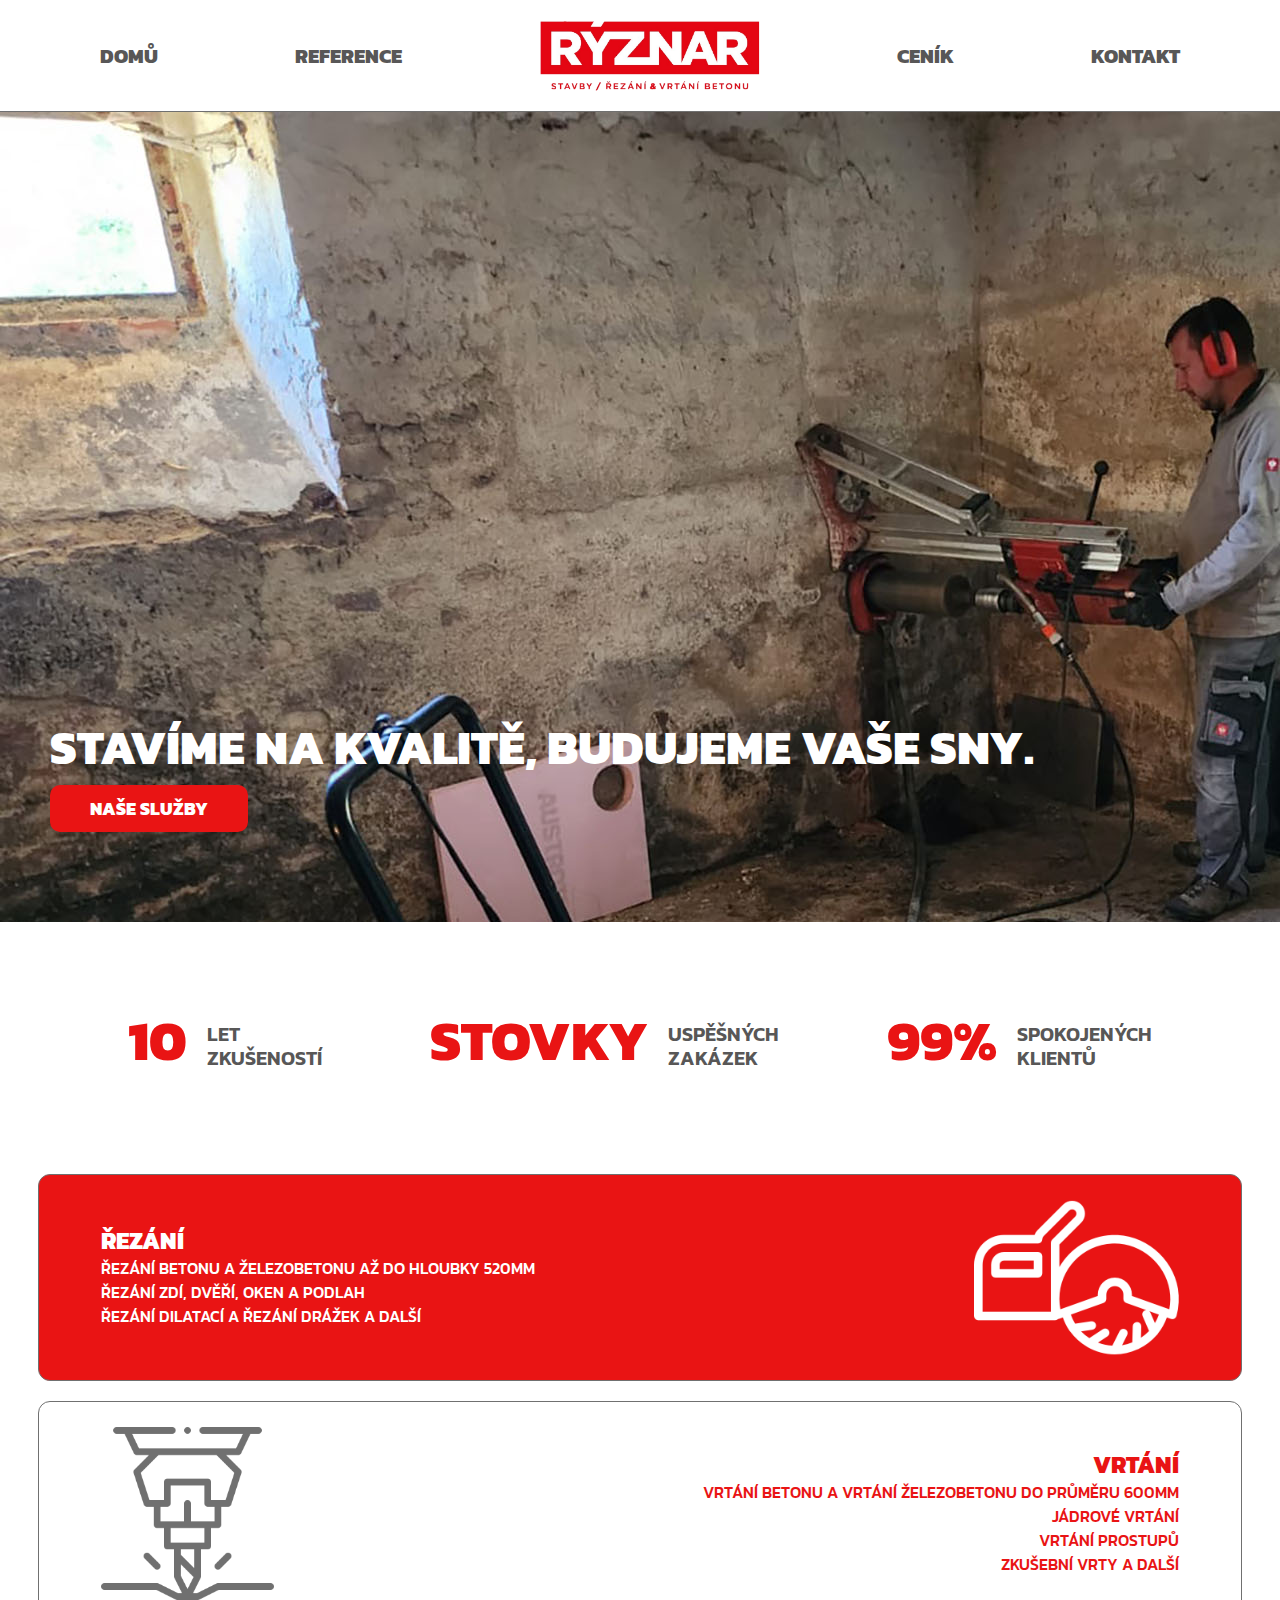
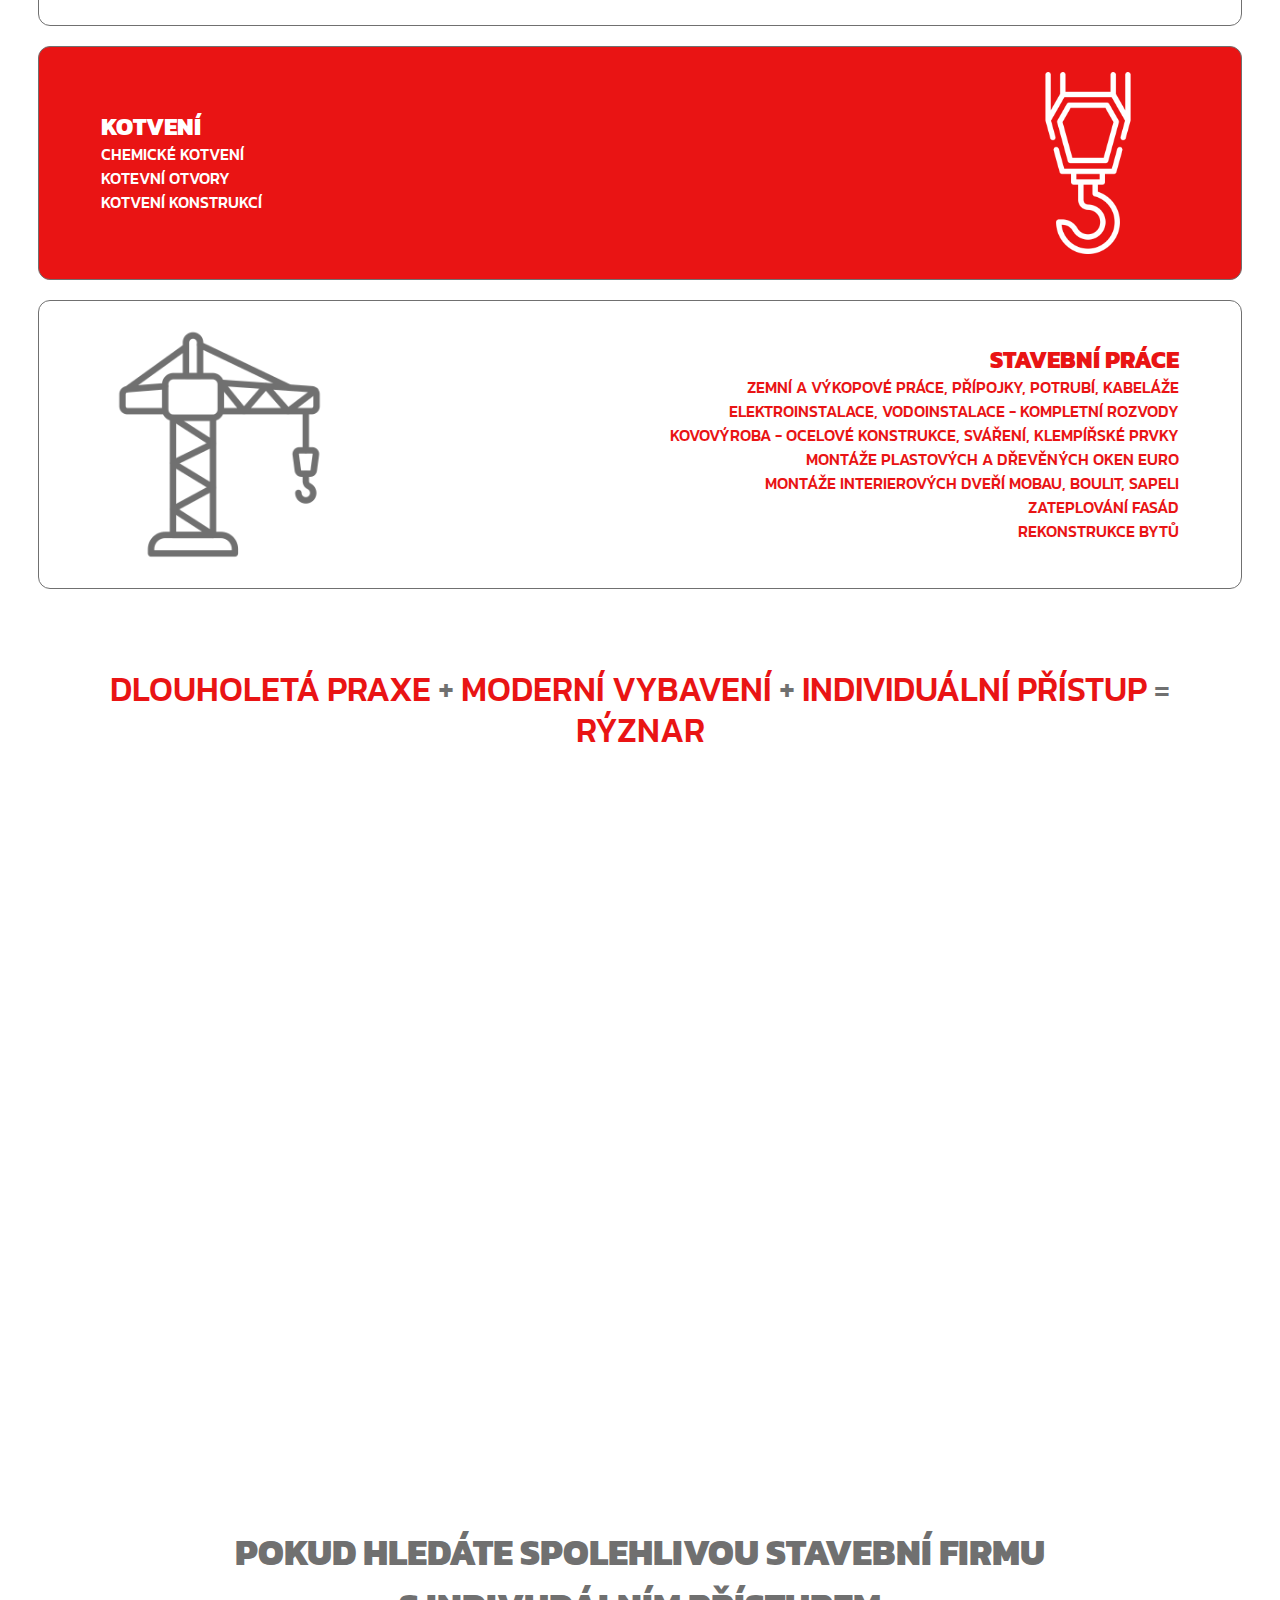
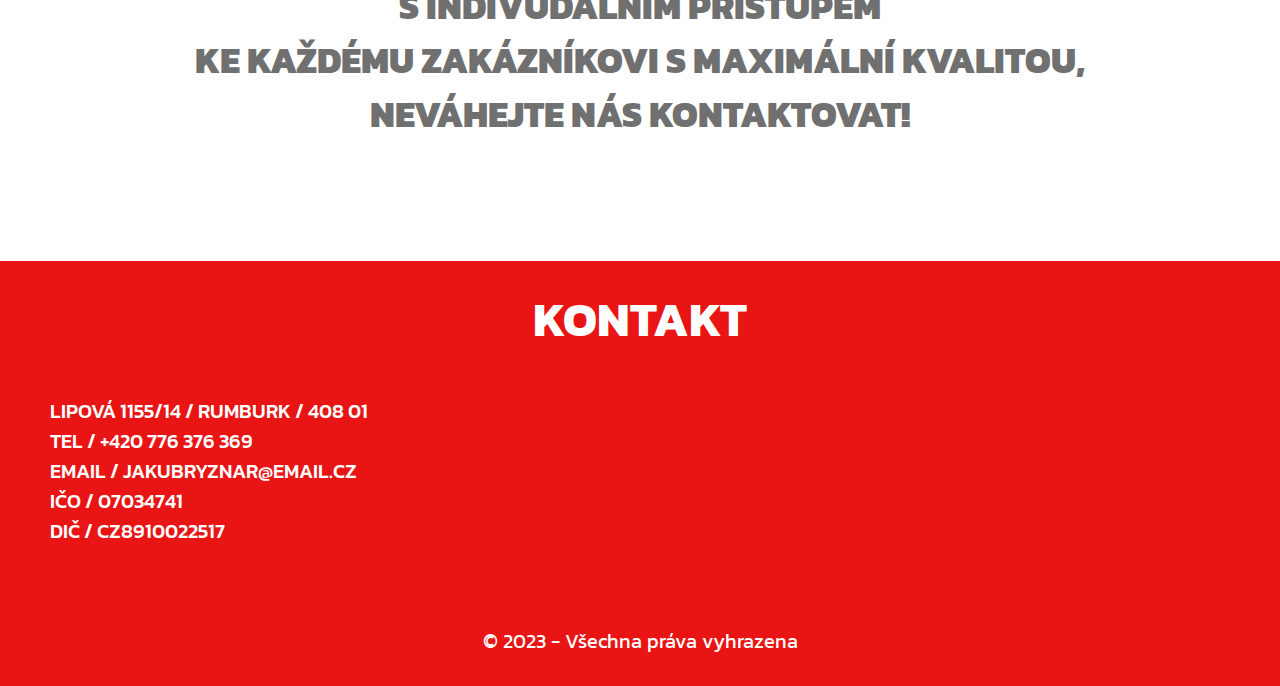
==== commit 5037be98: "Complete" ====
--- a/index.html
+++ b/index.html
@@ -251,19 +251,16 @@
             </h2>
           </div>
           <div class="video-container">
-            <div class="video-thumbnail position-relative">
-              <img
-                src="assets/images/video-thumbnail.png"
-                alt="video-thumbnail"
-              />
-              <div class="play-icon">
-                <a href="#"
-                  ><img
-                    draggable="false"
-                    src="assets/images/play-icon.png"
-                    alt="play-icon"
-                /></a>
-              </div>
+            <div class="video position-relative">
+              <iframe
+                width="560"
+                height="315"
+                src="https://www.youtube.com/embed/c-HKOW26Tt0"
+                title="YouTube video player"
+                frameborder="0"
+                allow="accelerometer; autoplay; clipboard-write; encrypted-media; gyroscope; picture-in-picture; web-share"
+                allowfullscreen
+              ></iframe>
             </div>
           </div>
           <div class="video-bottom-content">
--- a/assets/css/style.css
+++ b/assets/css/style.css
@@ -52,7 +52,7 @@
 }
 
 .logo img {
-  max-width: 300px;
+  max-width: 220px;
   width: 100%;
 }
 
@@ -283,25 +283,14 @@
   color: #707070;
 }
 
-.video-thumbnail {
+.video iframe {
   max-width: 1230px;
   width: 100%;
   margin: auto;
+  max-height: 600px;
+  min-height: 600px;
+  height: 100%;
   margin-top: 60px;
-}
-
-.video-thumbnail > img {
-  max-width: 1230px;
-  width: 100%;
-  max-height: 700px;
-  height: 100%;
-}
-
-.play-icon {
-  position: absolute;
-  top: 50%;
-  left: 50%;
-  transform: translate(-50%, -50%);
 }
 
 .video-bottom-content {
@@ -482,7 +471,7 @@
 /* Reference Section CSS Start */
 
 .reference-wrapper {
-  max-width: 1200px;
+  max-width: 1000px;
   width: 100%;
   margin: auto;
   padding: 80px 0 0;
--- a/assets/css/responsive.css
+++ b/assets/css/responsive.css
@@ -99,13 +99,9 @@
     font-size: 30px;
   }
 
-  .video-thumbnail > img {
+  .video iframe {
     min-height: 200px;
     height: 100%;
-  }
-
-  .play-icon img {
-    max-width: 50px;
   }
 
   .video-bottom-content ul li {
